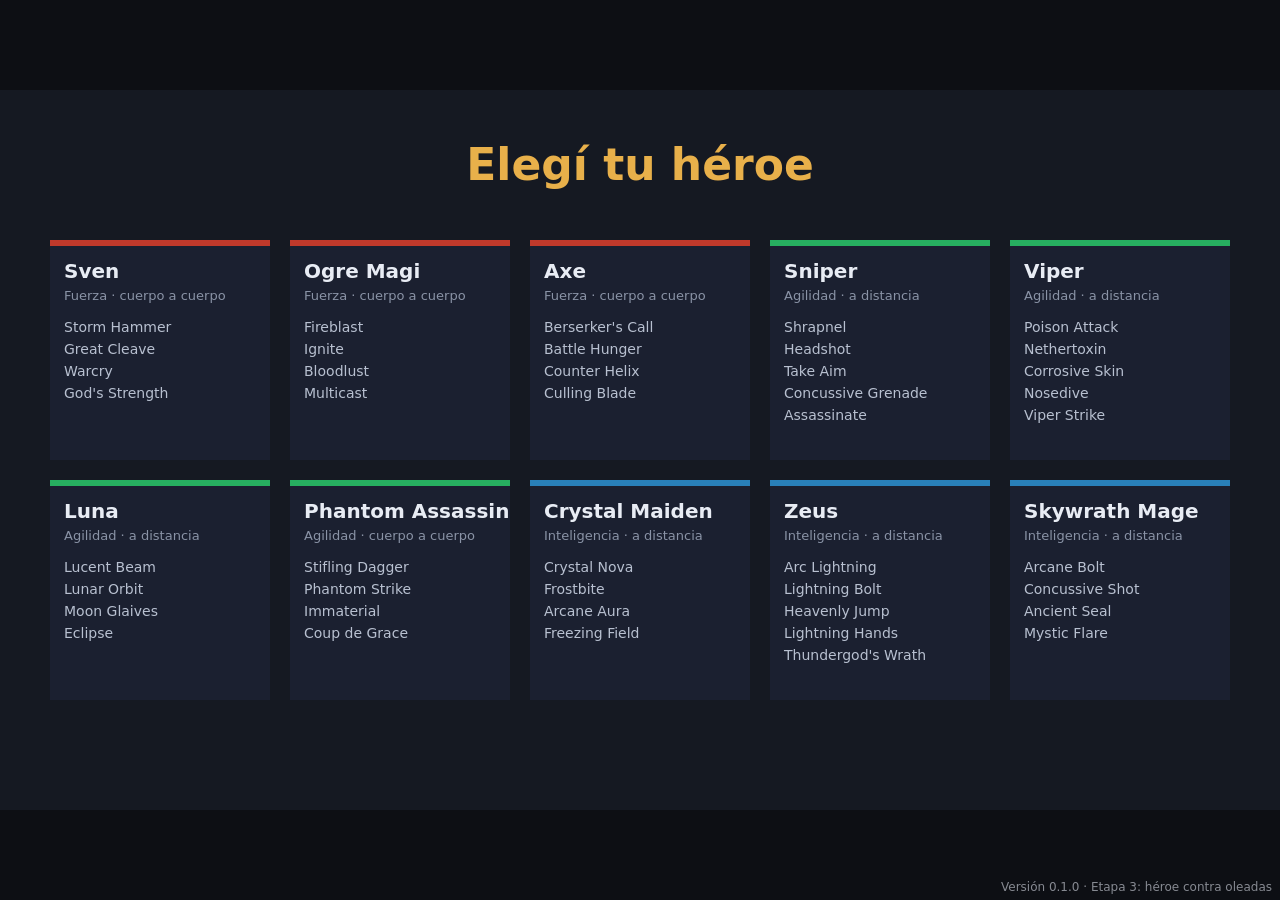
==== index.html @ 25fd513d "Add the combat simulation and a playable arena with creep waves Co-Authored-By: Claude <noreply@anth" ====
<!doctype html>
<html lang="es">
<head>
  <meta charset="utf-8">
  <meta name="viewport" content="width=device-width, initial-scale=1">
  <title>Chaos</title>
  <link rel="stylesheet" href="style.css">
</head>
<body>
  <canvas id="screen" width="1280" height="720"></canvas>
  <div id="game-version"></div>

  <!-- Classic scripts, no build: load order matters. -->
  <script src="js/data.js"></script>
  <script src="js/stats.js"></script>
  <script src="js/sim.js"></script>
  <script src="js/game.js"></script>
  <script src="js/render.js"></script>
  <script src="js/main.js"></script>
</body>
</html>
---- style.css ----
html, body {
  margin: 0;
  height: 100%;
  background: #0d0f14;
  color: #d8dce6;
  font-family: system-ui, sans-serif;
}

body {
  display: flex;
  align-items: center;
  justify-content: center;
}

#screen {
  max-width: 100vw;
  max-height: 100vh;
  background: #151922;
}

#game-version {
  position: fixed;
  right: 8px;
  bottom: 6px;
  font-size: 12px;
  opacity: 0.6;
}
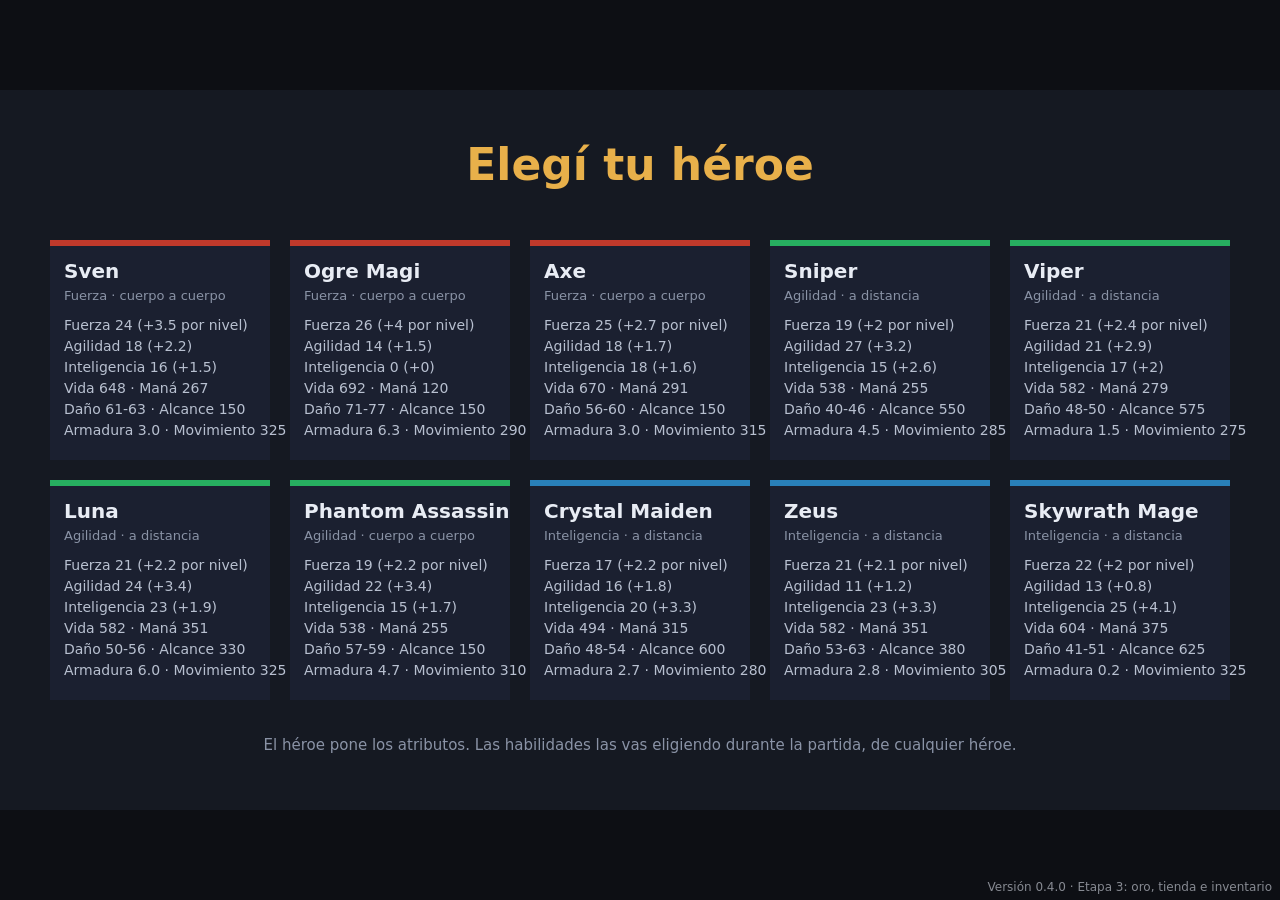
==== commit bd7aa7d4: "Add gold, the shop and a 6-slot inventory (untested, work in progress) Co-Authored-By: Claude Fable " ====
--- a/index.html
+++ b/index.html
@@ -14,6 +14,9 @@
   <script src="js/data.js"></script>
   <script src="js/stats.js"></script>
   <script src="js/sim.js"></script>
+  <script src="js/abilities.js"></script>
+  <script src="js/abilityDefs.js"></script>
+  <script src="js/items.js"></script>
   <script src="js/game.js"></script>
   <script src="js/render.js"></script>
   <script src="js/main.js"></script>
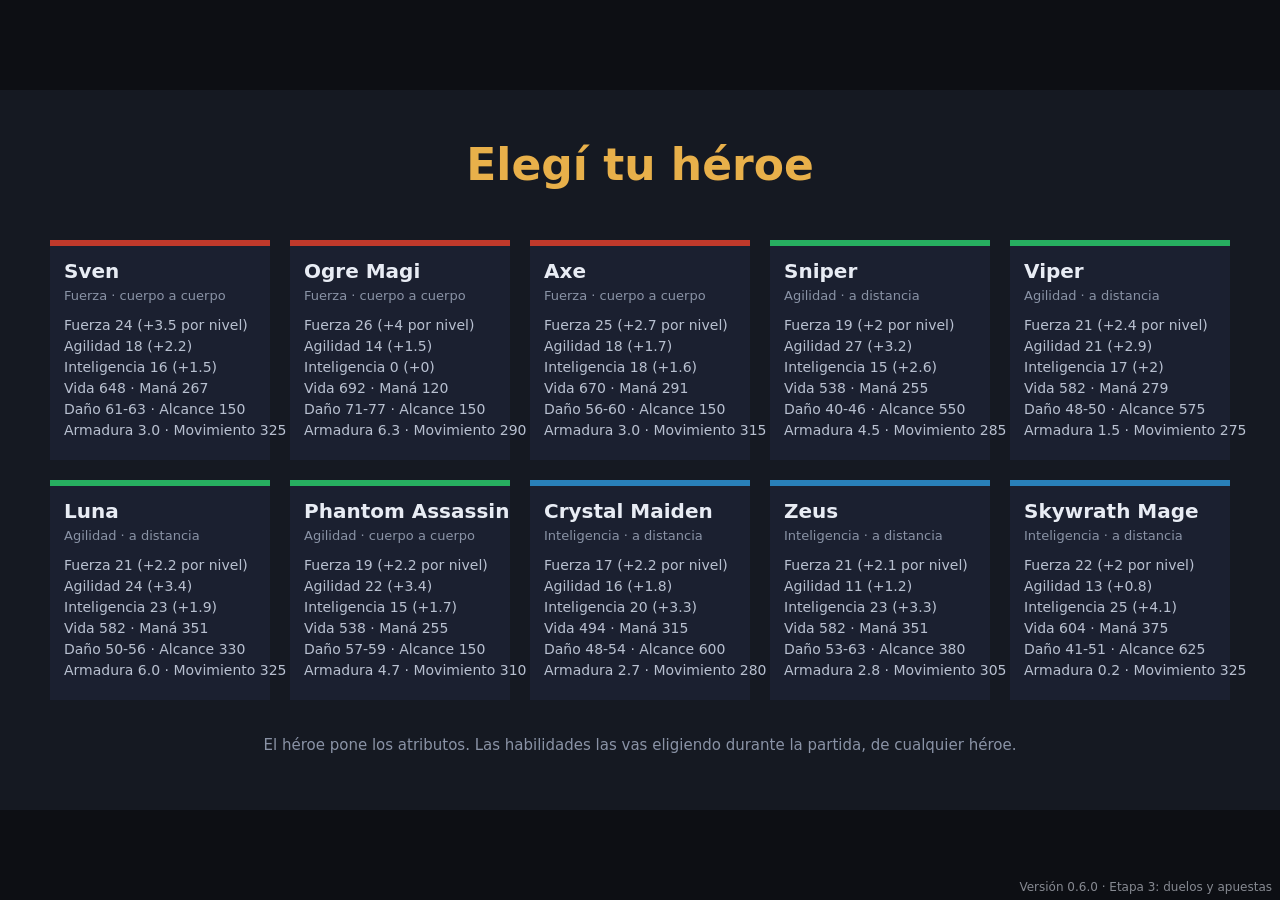
==== commit d730bcb4: "Add duels and bets: one duel per round from round 2, betting pot, duel prize (D6, D7) Untested yet: " ====
--- a/index.html
+++ b/index.html
@@ -18,6 +18,9 @@
   <script src="js/abilityDefs.js"></script>
   <script src="js/items.js"></script>
   <script src="js/game.js"></script>
+  <script src="js/ai.js"></script>
+  <script src="js/match.js"></script>
+  <script src="js/duel.js"></script>
   <script src="js/render.js"></script>
   <script src="js/main.js"></script>
 </body>
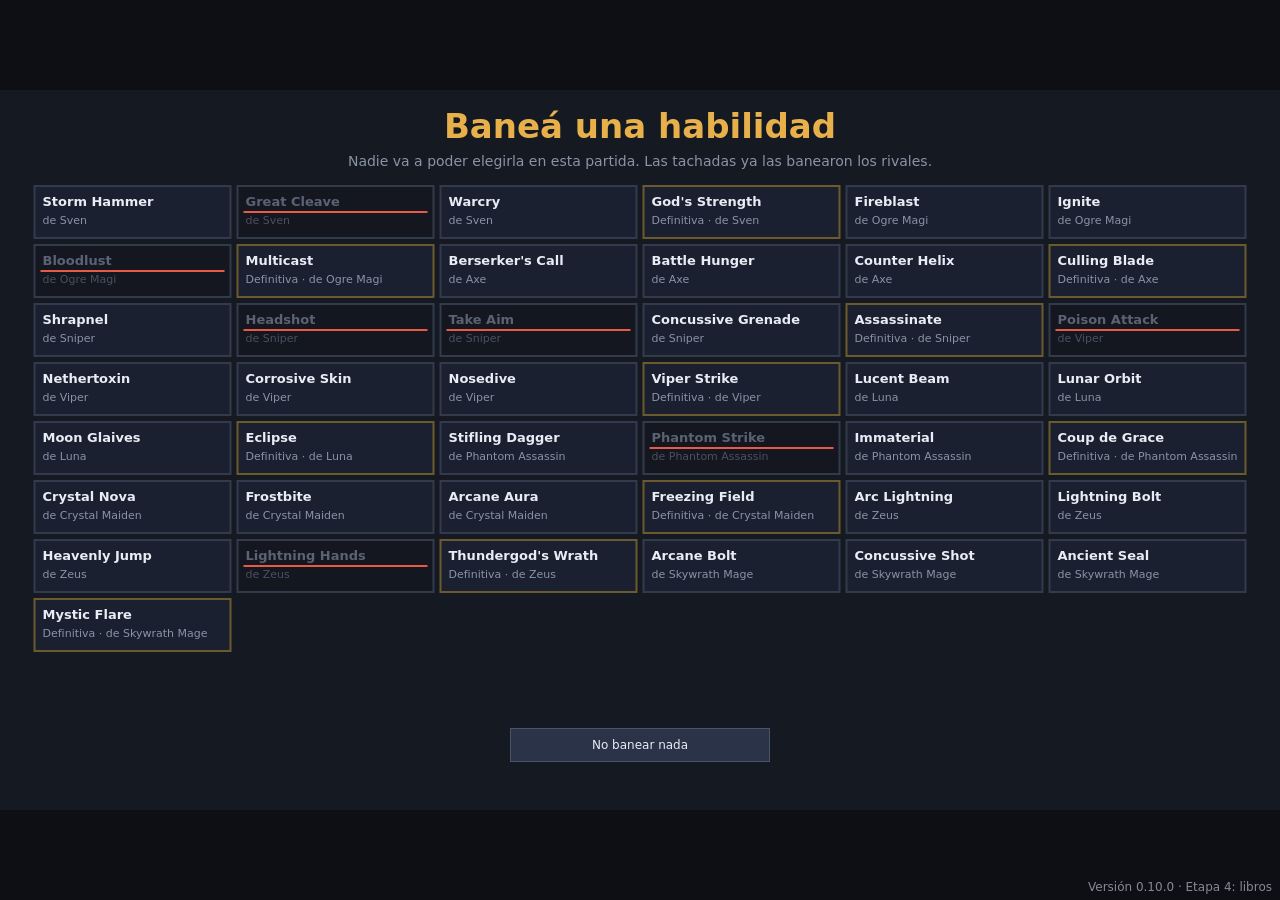
==== commit f9668045: "Add books: retraining book, torn page and Paragon Book, free books for the last ones Books keep the " ====
--- a/index.html
+++ b/index.html
@@ -18,6 +18,7 @@
   <script src="js/abilityDefs.js"></script>
   <script src="js/items.js"></script>
   <script src="js/game.js"></script>
+  <script src="js/books.js"></script>
   <script src="js/ai.js"></script>
   <script src="js/match.js"></script>
   <script src="js/duel.js"></script>
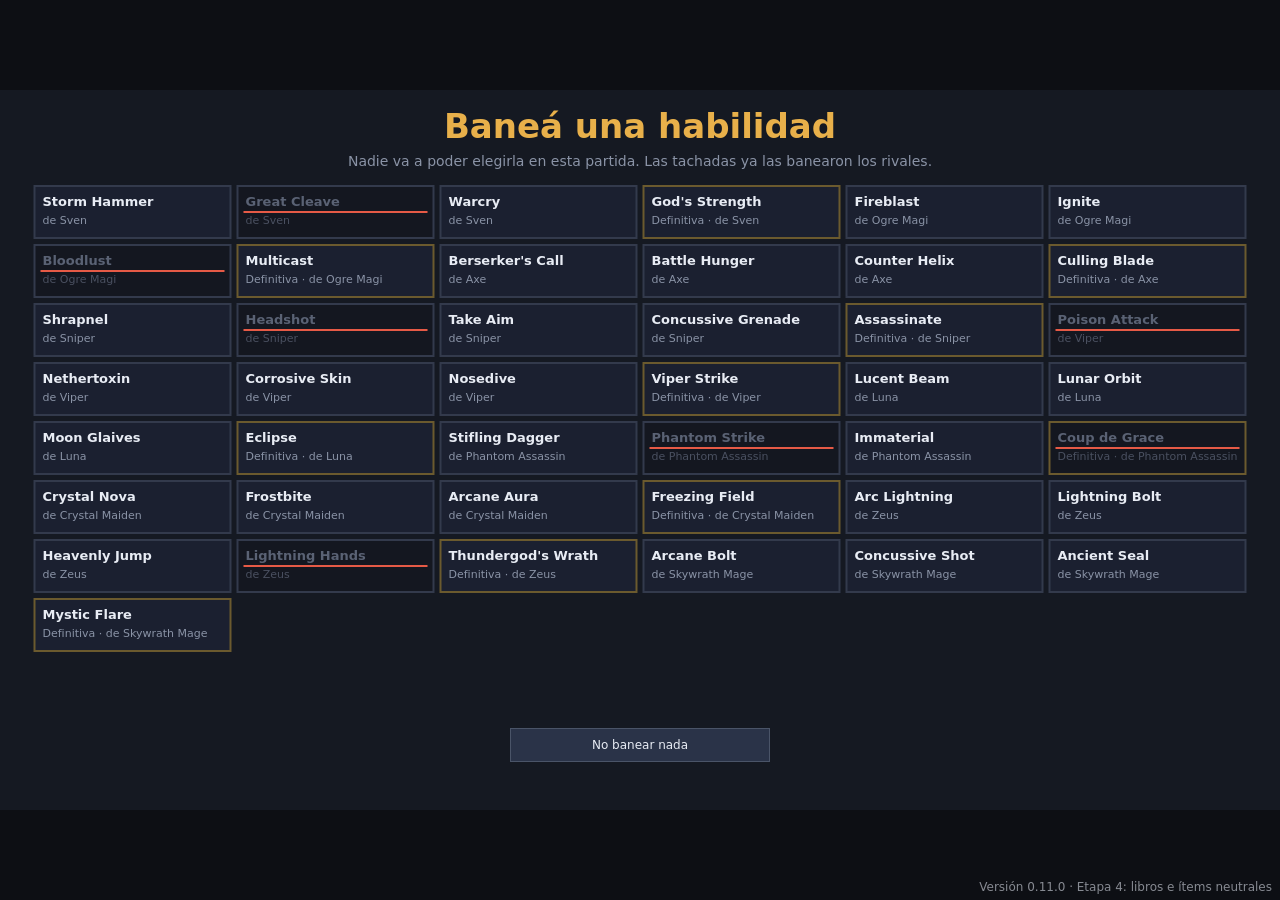
==== commit 041902a3: "Add neutral items: a choice of 3 per tier after rounds 10-50, in their own slot Twenty of Dota's 49 " ====
--- a/index.html
+++ b/index.html
@@ -19,6 +19,7 @@
   <script src="js/items.js"></script>
   <script src="js/game.js"></script>
   <script src="js/books.js"></script>
+  <script src="js/neutrals.js"></script>
   <script src="js/ai.js"></script>
   <script src="js/match.js"></script>
   <script src="js/duel.js"></script>
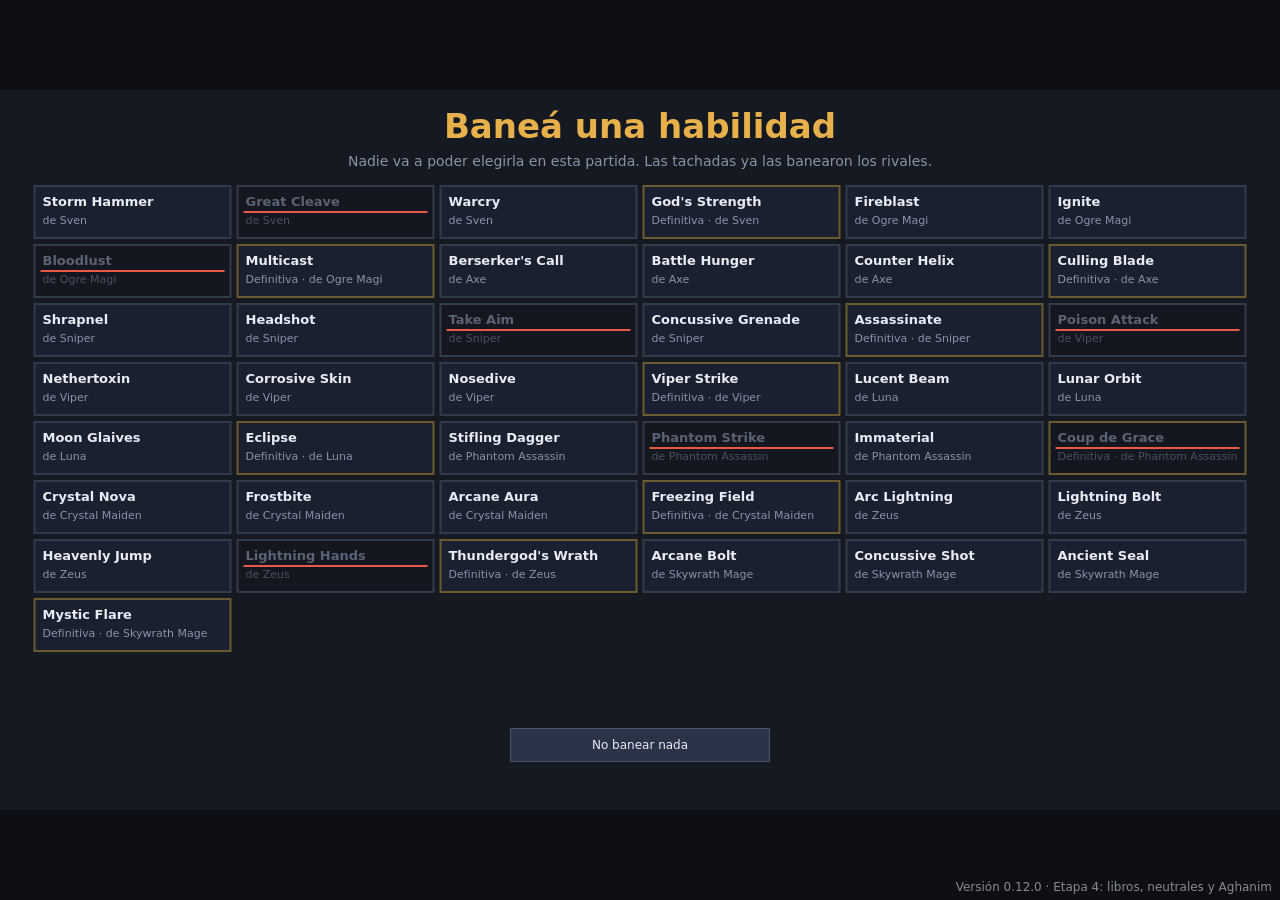
==== commit 87092a26: "Add Aghanim's Scepter and Shard with the batch's upgrades that need no invented numbers The scepter " ====
--- a/index.html
+++ b/index.html
@@ -20,6 +20,7 @@
   <script src="js/game.js"></script>
   <script src="js/books.js"></script>
   <script src="js/neutrals.js"></script>
+  <script src="js/aghanim.js"></script>
   <script src="js/ai.js"></script>
   <script src="js/match.js"></script>
   <script src="js/duel.js"></script>
